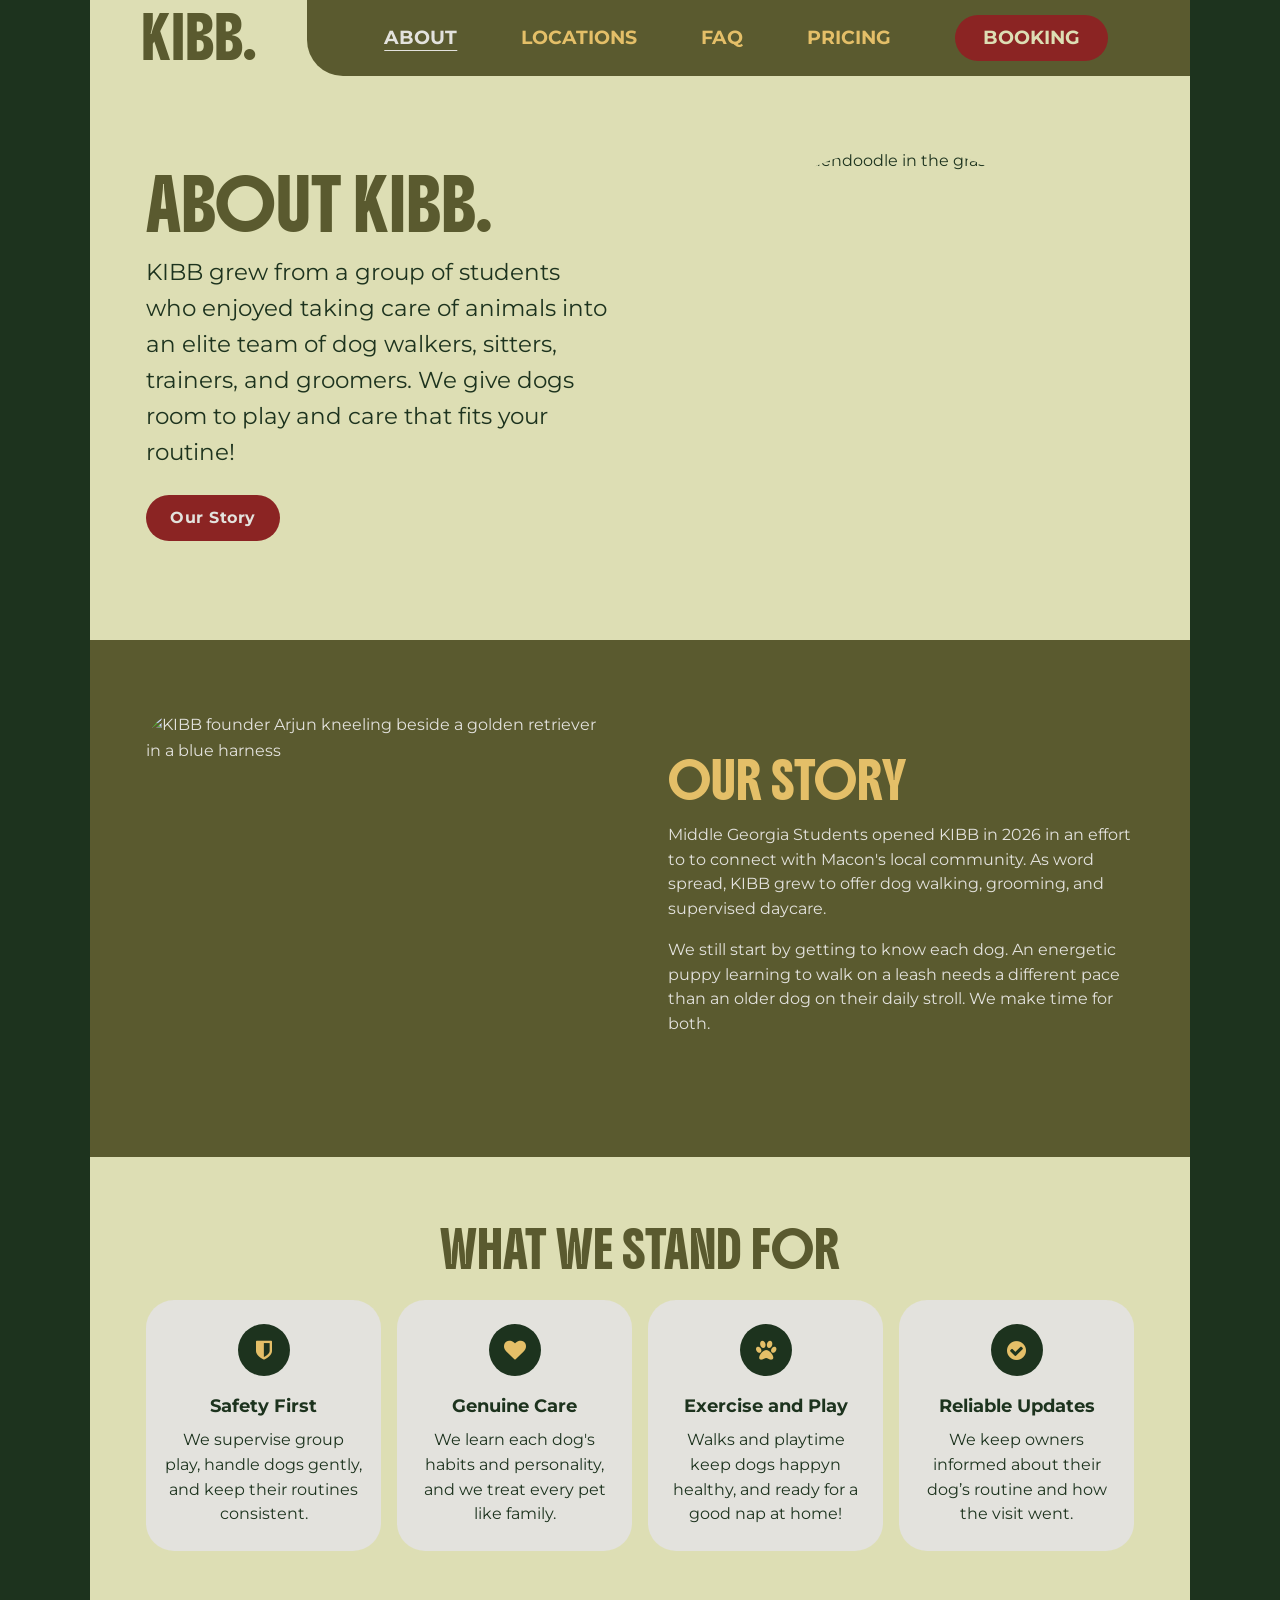
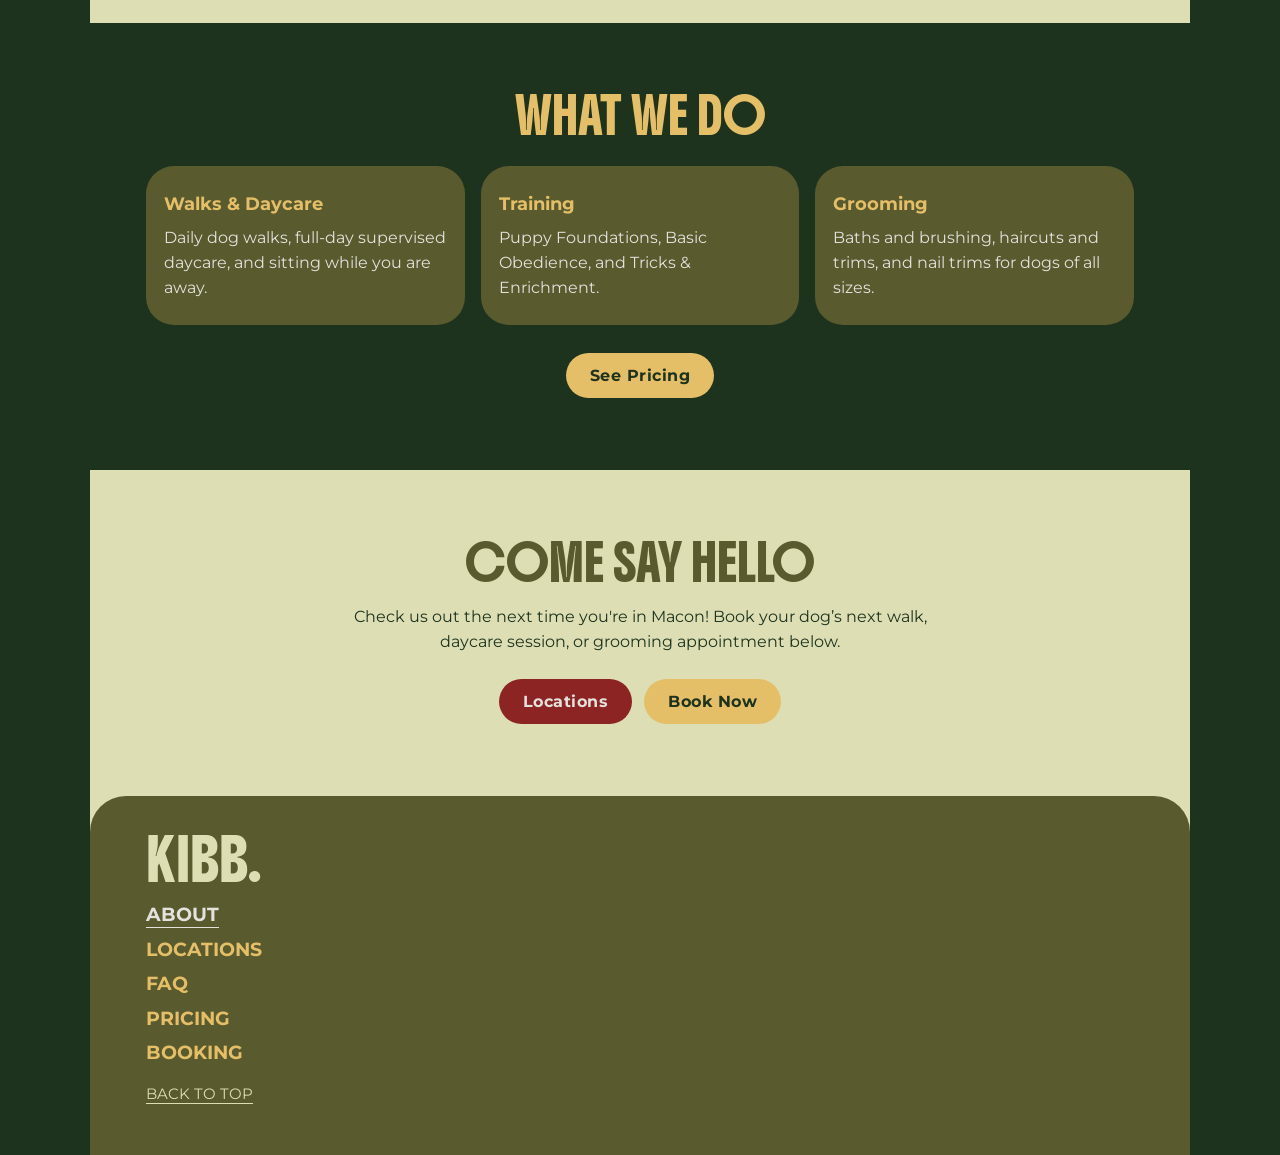
==== ABOUT.html @ f6289ec6 "Add files via upload" ====
<!doctype html>

<html lang="en">

	<head>

		<meta charset="utf-8">
		<meta name="viewport" content="width=device-width, initial-scale=1">
		<meta name="description" content="Learn about KIBB, a Macon, GA team offering dog walking, daycare, training and grooming. Meet our story, our values and the care behind every visit.">
		<title>About | KIBB Dog Walking, Daycare &amp; Grooming</title>
		<link rel="stylesheet" href="https://cdnjs.cloudflare.com/ajax/libs/font-awesome/4.7.0/css/font-awesome.min.css">
		<link rel="preconnect" href="https://fonts.googleapis.com">
		<link rel="preconnect" href="https://fonts.gstatic.com" crossorigin>
		<link href="https://fonts.googleapis.com/css2?family=Boldonse&amp;display=swap" rel="stylesheet">
		<link href="https://fonts.googleapis.com/css2?family=Montserrat:ital,wght@0,100..900;1,100..900&amp;display=swap" rel="stylesheet">
		<link href="https://cdn.jsdelivr.net/npm/bootstrap@5.3.8/dist/css/bootstrap.min.css" rel="stylesheet">
		<link href="style.css" rel="stylesheet">
		<link href="styleA.css" rel="stylesheet">
		<script src="https://cdn.jsdelivr.net/npm/bootstrap@5.3.8/dist/js/bootstrap.bundle.min.js" defer></script>
		<script src="script.js" defer></script>
	</head>

	<body class="kibb-about">
	<a class="about-skip" href="#about-main">Skip to content</a>

	<header class="site-header" id="top">
		<a class="logo" href="index.html">KIBB.</a>
		<nav aria-label="Main">
			<ul id="main-menu">
				<li><a href="ABOUT.htm" aria-current="page">ABOUT</a></li>
				<li><a href="Locations.html">LOCATIONS</a></li>
				<li><a href="FAQ.htm">FAQ</a></li>
				<li><a href="pricing.html">PRICING</a></li>
				<li><a class="nav-button" href="BOOKING.htm">BOOKING</a></li>
			</ul>
		</nav><!-- end nav -->
	</header><!-- end site-header -->

	<main id="about-main" tabindex="-1">

		<section class="about-intro" aria-labelledby="about-heading">
			<div>
				<h1 id="about-heading">ABOUT KIBB.</h1>
				<p>KIBB grew from a group of students who enjoyed taking care of animals into an elite team of dog walkers, sitters, trainers, and groomers. We give dogs room to play and care that fits your routine!</p>
				<a class="button" href="#story-heading">Our Story</a>
			</div>
			<img class="about-hero-photo" src="img/daniel-j-schwarz-XAfyShV-bAo-unsplash.jpg" width="1920" height="2880" alt="A smiling goldendoodle in the grass with a blue toy ball">
		</section>

		<section class="about-story" aria-labelledby="story-heading">
			<img class="story-photo" src="img/delphine-beausoleil-byFmFcBqPNY-unsplash.jpg" width="1920" height="2880" loading="lazy" alt="KIBB founder Arjun kneeling beside a golden retriever in a blue harness">
			<div class="story-text">
				<h2 id="story-heading" tabindex="-1">OUR STORY</h2>
				<p>Middle Georgia Students opened KIBB in 2026 in an effort to  to connect with Macon's local community. As word spread, KIBB grew to offer dog walking, grooming, and supervised daycare.</p>
				<p>We still start by getting to know each dog. An energetic puppy learning to walk on a leash needs a different pace than an older dog on their daily stroll. We make time for both.</p>
			</div>
		</section>

		<section class="about-values" aria-labelledby="values-heading">
			<h2 id="values-heading">WHAT WE STAND FOR</h2>
			<ul class="value-list" role="list">
				<li>
					<span class="value-icon"><i class="fa fa-shield" aria-hidden="true"></i></span>
					<h3>Safety First</h3>
					<p>We supervise group play, handle dogs gently, and keep their routines consistent.</p>
				</li>
				<li>
					<span class="value-icon"><i class="fa fa-heart" aria-hidden="true"></i></span>
					<h3>Genuine Care</h3>
					<p>We learn each dog's habits and personality, and we treat every pet like family.</p>
				</li>
				<li>
					<span class="value-icon"><i class="fa fa-paw" aria-hidden="true"></i></span>
					<h3>Exercise and Play</h3>
					<p>Walks and playtime keep dogs happyn healthy, and ready for a good nap at home!</p>
				</li>
				<li>
					<span class="value-icon"><i class="fa fa-check-circle" aria-hidden="true"></i></span>
					<h3>Reliable Updates</h3>
					<p>We keep owners informed about their dog’s routine and how the visit went.</p>
				</li>
			</ul><!-- end value-list -->
		</section><!-- end about-values -->

		<section class="about-services" aria-labelledby="services-heading">
			<h2 id="services-heading">WHAT WE DO</h2>
			<ul class="service-list" role="list">
				<li>
					<h3>Walks &amp; Daycare</h3>
					<p>Daily dog walks, full-day supervised daycare, and sitting while you are away.</p>
				</li>
				<li>
					<h3>Training</h3>
					<p>Puppy Foundations, Basic Obedience, and Tricks &amp; Enrichment.</p>
				</li>
				<li>
					<h3>Grooming</h3>
					<p>Baths and brushing, haircuts and trims, and nail trims for dogs of all sizes.</p>
				</li>
			</ul><!-- end service-list -->
			<div class="service-action">
				<a class="button" href="pricing.html">See Pricing</a>
			</div><!-- end service-action -->
		</section><!-- end about-services -->

		<section class="about-cta" aria-labelledby="cta-heading">
			<div class="cta-text">
				<h2 id="cta-heading">COME SAY HELLO</h2>
				<p>Check us out the next time you're in Macon! Book your dog’s next walk, daycare session, or grooming appointment below.</p>
				<div class="cta-buttons">
					<a class="button" href="Locations.html">Locations</a>
					<a class="button button-light" href="BOOKING.htm">Book Now</a>
				</div><!-- end cta-buttons -->
			</div><!-- end cta-text -->
		</section><!-- end about-cta -->

	</main><!-- end main -->

	<footer class="site-footer">
		<div class="footer-left">
			<a class="logo footer-logo" href="index.html">KIBB.</a>
			<nav aria-label="Footer">
				<ul>
					<li><a href="ABOUT.htm" aria-current="page">ABOUT</a></li>
					<li><a href="Locations.html">LOCATIONS</a></li>
					<li><a href="FAQ.htm">FAQ</a></li>
					<li><a href="pricing.html">PRICING</a></li>
					<li><a class="nav-button" href="BOOKING.htm">BOOKING</a></li>
					<li><a class="top-link" href="#top">BACK TO TOP</a></li>
				</ul>
			</nav><!-- end footer nav -->
		</div><!-- end footer-left -->
	</footer><!-- end site-footer -->

</body>
</html>
---- style.css ----
/*
dark green: #1D331E
green: #5A5A2F
light green: #DDDEB4
off white: #E3E2DD
red: #8B2423
yellow: #E4BF68
*/

:root {
    --gutter: 56px;
    --page-width: 1100px;
}

html {
    background-color: #1D331E;
}

* {
    box-sizing: border-box;
}

body {
    max-width: var(--page-width);
    margin: 0 auto;
    background-color: #DDDEB4;
    color: #1D331E;
    font-family: 'Montserrat', sans-serif;
    line-height: 1.6;
}

img {
    max-width: 100%;
}

a {
    text-decoration: none;
}

a:focus-visible {
    outline: 3px solid #1D331E;
    outline-offset: 3px;
}

ul {
    list-style-type: none;
    margin: 0;
    padding: 0;
}

h1, h2, h3 {
    margin: 0;
    line-height: inherit;
    color: inherit;
}

.visually-hidden {
    position: absolute;
    width: 1px;
    height: 1px;
    margin: -1px;
    padding: 0;
    overflow: hidden;
    clip: rect(0, 0, 0, 0);
    white-space: nowrap;
    border: 0;
}

.site-header {
    display: flex;
    align-items: stretch;
    background-color: #DDDEB4;
}

.logo {
    display: flex;
    align-items: center;
    padding: 18px clamp(20px, 4vw, 56px);
    font-family: "Boldonse", "Arial Black", sans-serif;
    font-size: clamp(26px, 3.4vw, 40px);
    line-height: 1;
    color: #5A5A2F;
}

.logo:hover {
    color: #5A5A2F;
}

.site-header nav {
    flex: 1;
    display: flex;
    align-items: center;
    padding: 0 var(--gutter) 0 clamp(20px, 4vw, 56px);
    border-radius: 0 0 0 36px;
    background-color: #5A5A2F;
}

.site-header nav ul {
    width: 100%;
    display: flex;
    justify-content: center;
    align-items: center;
    gap: 10px clamp(32px, 5vw, 64px);
}

.site-header nav a,
.footer-left nav a {
    color: #E4BF68;
    font-size: 19px;
    font-weight: 700;
}

.site-header nav a:hover,
.footer-left nav a:hover {
    color: #E3E2DD;
}

.site-header nav a.nav-button {
    display: inline-block;
    padding: 8px 28px;
    border-radius: 999px;
    background-color: #8B2423;
    color: #DDDEB4;
}

.site-header nav a.nav-button:hover,
.site-header nav a.nav-button:focus-visible,
.site-header nav a.nav-button[aria-current="page"] {
    color: #DDDEB4;
}

.site-header nav a.nav-button:hover,
.site-header nav a.nav-button:focus-visible {
    background-color: #8B2423;
    transform: scale(1.1);
}

@media (prefers-reduced-motion: no-preference) {
    .site-header nav a.nav-button {
        transition: transform 0.3s ease;
    }
}

.site-header nav a.nav-button[aria-current="page"] {
    text-decoration: none;
}

.footer-left nav a.top-link {
    display: inline-block;
    margin-top: 10px;
    color: #DDDEB4;
    font-size: 15px;
    font-weight: 400;
    text-decoration: underline;
    text-underline-offset: 4px;
}

.footer-left nav a.top-link:hover {
    color: #E3E2DD;
}

.site-header nav a[aria-current="page"],
.footer-left nav a[aria-current="page"] {
    color: #E3E2DD;
    text-decoration: underline;
    text-underline-offset: 6px;
}

.site-header nav a:focus-visible,
.info-bar a:focus-visible,
.site-footer a:focus-visible {
    outline-color: #E4BF68;
}

.hero {
    display: grid;
    grid-template-columns: 1fr 1fr;
    align-items: center;
    gap: 40px;
    padding: clamp(40px, 6vw, 80px) var(--gutter);
}

.hero-text p {
    margin: 0 0 30px;
    font-size: clamp(18px, 2vw, 24px);
    font-weight: 400;
    line-height: 1.4;
}

.hero-image-wrap {
    position: relative;
    justify-self: center;
    width: min(100%, 420px);
}

.hero-image {
    display: block;
    width: 100%;
    height: auto;
    aspect-ratio: 1 / 1;
    object-fit: cover;
    object-position: 55% 40%;
    border-radius: 50%;
}

.hero-heart {
    position: absolute;
    top: 6%;
    left: 6%;
    color: #8B2423;
    font-size: clamp(48px, 14vw, 64px);
    line-height: 1;
    filter: drop-shadow(0 2px 4px rgba(29, 51, 30, 0.35));
    transform: rotate(-12deg);
}

.hero-heart-small {
    top: auto;
    left: auto;
    bottom: 8%;
    right: 8%;
    font-size: clamp(26px, 7vw, 34px);
    transform: rotate(12deg);
}

.hero-socials h2 {
    margin-bottom: 14px;
    color: #5A5A2F;
    font-size: 22px;
    font-weight: 600;
    letter-spacing: 1px;
}

.hero-socials .social-tiles a {
    background-color: #1D331E;
    color: #E4BF68;
}

.hero-socials .social-tiles a:hover {
    background-color: #5A5A2F;
}

.hero-socials .social-tiles a:focus-visible {
    outline-color: #1D331E;
}

.button {
    display: inline-block;
    padding: 14px 52px;
    border-radius: 999px;
    background-color: #8B2423;
    color: #DDDEB4;
    font-weight: 700;
    letter-spacing: 0.5px;
}

.button:hover,
.button:focus-visible {
    background-color: #1D331E;
    color: #DDDEB4;
    transform: scale(1.1);
}

@media (prefers-reduced-motion: no-preference) {
    .button {
        transition: transform 0.3s ease, background-color 0.3s ease;
    }
}

.info-bar {
    display: grid;
    grid-template-columns: 1fr 300px;
    align-items: stretch;
    gap: 24px;
    padding: 0 24px 0 0;
    background-color: #5A5A2F;
    text-align: center;
}

.info-bar h2,
.site-footer h2 {
    margin-bottom: 14px;
    color: #E4BF68;
    font-size: 22px;
    font-weight: 600;
    letter-spacing: 1px;
}

.info-map-link {
    display: block;
    height: 100%;
    overflow: hidden;
    border-radius: 0 36px 36px 0;
}

.info-map {
    display: block;
    width: 100%;
    height: 100%;
    min-height: 380px;
    object-fit: cover;
    object-position: 60% 45%;
}

.info-map-link:hover .info-map,
.info-map-link:focus-visible .info-map {
    transform: scale(1.05);
}

@media (prefers-reduced-motion: no-preference) {
    .info-map {
        transition: transform 0.4s ease;
    }
}

.info-location {
    align-self: center;
    padding: 20px 0;
}

.info-hours,
.info-phone {
    margin: 0 0 14px;
    color: #DDDEB4;
    font-size: 17px;
    line-height: 1.5;
}

.info-hours strong,
.info-phone strong {
    color: #E4BF68;
    font-weight: 600;
    letter-spacing: 1px;
}

.info-logo {
    display: block;
    margin-bottom: 6px;
    color: #DDDEB4;
    font-family: "Boldonse", "Arial Black", sans-serif;
    font-size: 32px;
    font-weight: 400;
    letter-spacing: 0;
    line-height: 1.2;
}

.info-phone a {
    color: #E4BF68;
    font-weight: 700;
}

.info-phone a:hover {
    color: #E3E2DD;
}

.info-location .button {
    padding: 10px 32px;
    background-color: #E4BF68;
    color: #1D331E;
}

.info-location .button:hover,
.info-location .button:focus-visible {
    background-color: #E3E2DD;
    color: #1D331E;
}

.info-bar address {
    margin: 0 0 16px;
    color: #DDDEB4;
    font-size: 18px;
    font-style: normal;
    line-height: 1.5;
}

.social-tiles {
    display: flex;
    gap: 18px;
}

.social-tiles a {
    width: 56px;
    height: 56px;
    display: flex;
    align-items: center;
    justify-content: center;
    border-radius: 50%;
    background-color: #E4BF68;
    color: #1D331E;
    font-size: 28px;
}

.social-tiles a:hover {
    background-color: #E3E2DD;
}

.offer {
    padding: 40px var(--gutter) 56px;
}

.offer h2,
.reviews h2 {
    color: #5A5A2F;
    font-family: "Boldonse", "Arial Black", sans-serif;
    font-size: clamp(26px, 3.4vw, 40px);
    font-weight: 400;
    line-height: 1.1;
}

.offer h2 {
    margin-bottom: 84px;
    text-align: center;
}

.cards {
    display: grid;
    grid-template-columns: 1fr 1.5fr 1fr;
    align-items: stretch;
    gap: 24px;
}

.cards .card:nth-child(2) {
    align-self: center;
    margin: -24px 0;
}

@media screen and (max-width: 900px) {
    .cards {
        grid-template-columns: minmax(0, 90%);
        justify-content: center;
    }

    .cards .card:nth-child(2) {
        margin: 0;
    }

    .offer h2 {
        margin-bottom: 40px;
    }
}

.card {
    position: relative;
    display: flex;
    flex-direction: column;
    border: none;
    color: inherit;
    overflow: hidden;
    border-radius: 36px;
    background-color: #E3E2DD;
}

.card:hover,
.card:focus-visible {
    position: relative;
    z-index: 1;
    color: inherit;
    transform: scale(1.04);
    box-shadow: 0 12px 28px rgba(29, 51, 30, 0.3);
}

.card:hover .button,
.card:focus-visible .button {
    background-color: #8B2423;
    color: #DDDEB4;
    transform: scale(1.1);
}

@media (prefers-reduced-motion: no-preference) {
    .card {
        transition: transform 0.3s ease, box-shadow 0.3s ease;
    }
}

.card img {
    display: block;
    width: 100%;
    height: auto;
    aspect-ratio: 3 / 2;
    object-fit: cover;
    object-position: center 25%;
    border-radius: 36px 36px 0 0;
}

.card-text {
    flex: 1;
    display: flex;
    flex-direction: column;
    align-items: flex-start;
    padding: 18px 24px 26px;
}

.card-text .button {
    margin-top: auto;
    align-self: center;
    padding: 10px 32px;
}

.card-text ul {
    margin: 0 0 22px;
}

.card-text li {
    position: relative;
    margin-bottom: 8px;
    padding-left: 24px;
    font-size: 16px;
    line-height: 1.5;
}

.card-text li::before {
    content: "\f1b0";
    position: absolute;
    left: 0;
    color: #8B2423;
    font-family: FontAwesome;
    font-size: 14px;
}

.card-text h3 {
    margin-bottom: 6px;
    font-size: 20px;
    font-weight: 700;
}

.card-text p {
    margin: 0 0 20px;
    font-size: 17px;
}

.reviews {
    padding: 40px var(--gutter) 70px;
}

.reviews h2 {
    margin-bottom: 40px;
    text-align: center;
}

.review-carousel {
    max-width: 700px;
    margin: 0 auto;
}

.review-controls {
    display: flex;
    align-items: center;
    justify-content: center;
    gap: 20px;
    margin-top: 24px;
}

.review-carousel .carousel-control-prev,
.review-carousel .carousel-control-next {
    position: static;
    flex-shrink: 0;
    width: 48px;
    height: 48px;
    border: none;
    border-radius: 50%;
    background-color: #5A5A2F;
    opacity: 1;
}

.review-carousel .carousel-control-prev:hover,
.review-carousel .carousel-control-next:hover,
.review-carousel .carousel-control-prev:focus-visible,
.review-carousel .carousel-control-next:focus-visible {
    background-color: #1D331E;
}

.review-carousel .carousel-control-prev-icon,
.review-carousel .carousel-control-next-icon {
    width: 1.2rem;
    height: 1.2rem;
}

.review-carousel .carousel-indicators {
    position: static;
    margin: 0;
}

.review-carousel .carousel-indicators [data-bs-target] {
    background-color: #5A5A2F;
}

.review {
    margin: 0;
    padding: 28px 28px 24px;
    border-radius: 36px;
    background-color: #E3E2DD;
}

.review .stars {
    margin: 0 0 12px;
    color: #8B2423;
    font-size: 24px;
    letter-spacing: 3px;
}

.review blockquote {
    margin: 0 0 16px;
}

.review blockquote p {
    margin: 0;
    font-size: 19px;
}

.review figcaption {
    display: flex;
    align-items: center;
    gap: 14px;
    font-weight: 700;
}

.review figcaption img {
    width: 64px;
    height: 64px;
    flex-shrink: 0;
    object-fit: cover;
    border-radius: 50%;
}

.founder {
    display: grid;
    grid-template-columns: minmax(0, 420px) 1fr;
    align-items: center;
    justify-content: center;
    gap: clamp(32px, 6vw, 80px);
    padding: 20px var(--gutter) 80px;
}

.founder-image {
    display: block;
    width: 100%;
    height: auto;
    aspect-ratio: 4 / 5;
    object-fit: cover;
    object-position: 50% 45%;
    border-radius: 36px;
}

.founder h2 {
    margin-bottom: 24px;
    color: #5A5A2F;
    font-family: "Boldonse", "Arial Black", sans-serif;
    font-size: clamp(26px, 3.4vw, 40px);
    font-weight: 400;
    line-height: 1.1;
}

.founder p {
    margin: 0;
    max-width: 560px;
    font-size: clamp(18px, 2vw, 24px);
    line-height: 1.5;
}

.site-footer {
    display: grid;
    grid-template-columns: auto 1fr;
    gap: 40px;
    padding: 44px var(--gutter);
    border-radius: 36px 36px 0 0;
    background-color: #5A5A2F;
}

.footer-logo {
    padding: 0 0 20px;
    color: #DDDEB4;
}

.footer-logo:hover {
    color: #DDDEB4;
}

.footer-left nav li {
    margin-bottom: 4px;
}

.footer-right {
    display: flex;
    flex-direction: column;
    align-items: flex-end;
    justify-content: space-between;
    gap: 24px;
}

.footer-right .social-tiles {
    display: grid;
    grid-template-columns: repeat(2, 56px);
    gap: 14px;
    margin-top: calc(clamp(26px, 3.4vw, 40px) + 20px);
}

.footer-right p {
    max-width: 560px;
    margin: 0;
    color: #DDDEB4;
    font-size: 19px;
    text-align: right;
}

@media (prefers-reduced-motion: no-preference) {
    html {
        scroll-behavior: smooth;
    }
}

@media screen and (max-width: 800px) {
    :root {
        --gutter: 20px;
    }

    .site-header .logo {
        padding: 14px 20px;
    }

    .site-header nav {
        padding: 10px 20px 10px 12px;
    }

    .site-header nav ul {
        flex-wrap: wrap;
        gap: 10px 28px;
    }

    .site-header nav a,
    .footer-left nav a {
        font-size: 16px;
    }

    .site-header nav a.nav-button {
        padding: 6px 20px;
    }

    .hero,
    .info-bar,
    .founder,
    .site-footer {
        grid-template-columns: 1fr;
    }

    .cards {
        grid-template-columns: minmax(0, 90%);
    }

    .info-bar {
        gap: 0;
        padding: 0 0 8px;
    }

    .info-map-link {
        border-radius: 0 0 36px 36px;
    }

    .info-map-link {
        height: auto;
    }

    .info-map {
        height: 340px;
        min-height: 0;
        object-position: 60% 40%;
    }

    .info-location {
        display: grid;
        grid-template-columns: 1fr 1fr;
        gap: 0 20px;
        align-items: start;
        padding: 32px var(--gutter);
        text-align: center;
    }

    .info-address h2 {
        margin: 0 0 16px;
        font-size: 22px;
        font-weight: 600;
        letter-spacing: 1px;
        line-height: 1.5;
    }

    .info-logo {
        font-size: clamp(24px, 5.2vw, 36px);
    }

    .info-bar address {
        margin: 0;
        font-size: 18px;
    }

    .info-hours,
    .info-phone {
        margin: 0 0 22px;
    }

    .info-phone {
        margin-bottom: 0;
    }

    .info-phone a {
        font-size: 17px;
        font-weight: 700;
        letter-spacing: 0;
    }

    .info-location .button {
        grid-column: 1 / -1;
        justify-self: center;
        margin-top: 28px;
    }

    .hero-image-wrap {
        order: -1;
        width: min(100%, 340px);
    }

    .founder {
        gap: 28px;
        padding-bottom: 56px;
    }

    .hero-text p {
        text-align: center;
    }

    .founder-text {
        display: contents;
    }

    .founder h2 {
        order: -1;
        margin-bottom: 0;
        text-align: center;
    }

    .founder p {
        justify-self: center;
        text-align: center;
    }

    .founder-image {
        justify-self: center;
        max-width: 340px;
    }

    .site-footer {
        grid-template-columns: 1fr auto;
        gap: 24px 20px;
    }

    .footer-right {
        display: contents;
    }

    .footer-right .social-tiles {
        align-self: start;
        justify-self: end;
    }

    .footer-right p {
        grid-column: 1 / -1;
        text-align: left;
    }
}
---- styleA.css ----
/* About page styles. Load after the shared style.css. */
.kibb-about {
    --about-forest: #1d331e;
    --about-olive: #5a5a2f;
    --about-cream: #dddeb4;
    --about-paper: #e3e2dd;
    --about-red: #8b2423;
    --about-gold: #e4bf68;
    --about-gutter: clamp(20px, 5vw, 56px);
}

.kibb-about .about-skip {
    position: absolute;
    z-index: 10;
    top: 8px;
    left: 8px;
    padding: 12px 16px;
    transform: translateY(-150%);
    background: var(--about-forest);
    color: var(--about-paper);
}

.kibb-about .about-skip:focus {
    transform: none;
}

.kibb-about [aria-current="page"] {
    text-decoration: underline;
    text-underline-offset: 0.28em;
}

.kibb-about main {
    background-color: var(--about-cream);
    color: var(--about-forest);
}

.kibb-about main :is(h1, h2) {
    margin: 0 0 20px;
    color: var(--about-olive);
    font-family: "Boldonse", "Arial Black", sans-serif;
    font-size: clamp(1.45rem, 3vw, 2.15rem);
    font-weight: 400;
    line-height: 1.25;
}

.kibb-about main p {
    margin: 0 0 16px;
    line-height: 1.55;
}

.kibb-about :is(.about-intro, .about-story, .about-values, .about-services, .about-cta) {
    padding: clamp(36px, 6vw, 72px) var(--about-gutter);
}

.kibb-about :is(.about-intro, .about-story) {
    display: grid;
    grid-template-columns: repeat(2, minmax(0, 1fr));
    align-items: center;
    gap: clamp(24px, 5vw, 56px);
}

.kibb-about main h1 {
    font-size: clamp(1.85rem, 4.4vw, 3rem);
}

.kibb-about .about-intro p {
    font-size: clamp(1.06rem, 2.15vw, 1.45rem);
    margin-bottom: 24px;
}

.kibb-about :is(.about-hero-photo, .story-photo) {
    display: block;
    width: 100%;
    height: auto;
    aspect-ratio: 1;
    object-fit: cover;
}

.kibb-about .about-hero-photo {
    max-width: 420px;
    justify-self: center;
    border-radius: 50%;
}

.kibb-about .about-story {
    background: var(--about-olive);
    color: var(--about-paper);
}

.kibb-about .about-story h2 {
    color: var(--about-gold);
    scroll-margin-top: 24px;
}

.kibb-about .story-photo {
    aspect-ratio: 5 / 4;
    object-position: center 44%;
    border-radius: 36px;
}

.kibb-about .story-text p:last-child {
    margin-bottom: 0;
}

.kibb-about :is(.about-values, .about-services, .about-cta) h2,
.kibb-about .about-cta {
    text-align: center;
}

.kibb-about :is(.value-list, .service-list) {
    display: grid;
    gap: 16px;
    margin: 28px 0 0;
    padding: 0;
    list-style: none;
}

.kibb-about .value-list {
    grid-template-columns: repeat(4, minmax(0, 1fr));
}

.kibb-about .service-list {
    grid-template-columns: repeat(3, minmax(0, 1fr));
}

.kibb-about :is(.value-list, .service-list) li {
    padding: 24px 18px;
    border-radius: 28px;
}

.kibb-about .value-list li {
    background: var(--about-paper);
    text-align: center;
}

.kibb-about .value-icon {
    display: inline-grid;
    place-items: center;
    width: 52px;
    height: 52px;
    margin-bottom: 16px;
    border-radius: 50%;
    background: var(--about-forest);
    color: var(--about-gold);
    font-size: 22px;
}

.kibb-about main h3 {
    margin: 0 0 8px;
    font-size: 1.1rem;
    font-weight: 700;
}

.kibb-about :is(.value-list, .service-list) p {
    margin: 0;
}

.kibb-about .about-services {
    background: var(--about-forest);
    color: var(--about-paper);
}

.kibb-about .about-services :is(h2, h3) {
    color: var(--about-gold);
}

.kibb-about .service-list li {
    background: var(--about-olive);
}

.kibb-about .service-action {
    margin-top: 28px;
    text-align: center;
}

.kibb-about .about-cta p {
    max-width: 54ch;
    margin: 0 auto 24px;
}

.kibb-about .cta-buttons {
    display: flex;
    flex-wrap: wrap;
    justify-content: center;
    gap: 12px;
}

.kibb-about main .button {
    display: inline-flex;
    min-height: 44px;
    align-items: center;
    justify-content: center;
    padding: 10px 24px;
    border-radius: 999px;
    background: var(--about-red);
    color: var(--about-paper);
    font-weight: 700;
    text-decoration: none;
}

.kibb-about main .button:hover {
    text-decoration: underline;
}

.kibb-about main .button:focus-visible {
    outline: 3px solid currentColor;
    outline-offset: -5px;
}

.kibb-about main :is(.about-services .button, .button-light) {
    background: var(--about-gold);
    color: var(--about-forest);
}

@media (max-width: 900px) {
    .kibb-about .value-list {
        grid-template-columns: repeat(2, minmax(0, 1fr));
    }
}

@media (max-width: 660px) {
    .kibb-about :is(.about-intro, .about-story, .service-list) {
        grid-template-columns: minmax(0, 1fr);
    }

    .kibb-about .about-hero-photo {
        max-width: 300px;
    }

    .kibb-about .story-text {
        order: -1;
    }
}

@media (max-width: 380px) {
    .kibb-about .value-list {
        grid-template-columns: minmax(0, 1fr);
    }
}
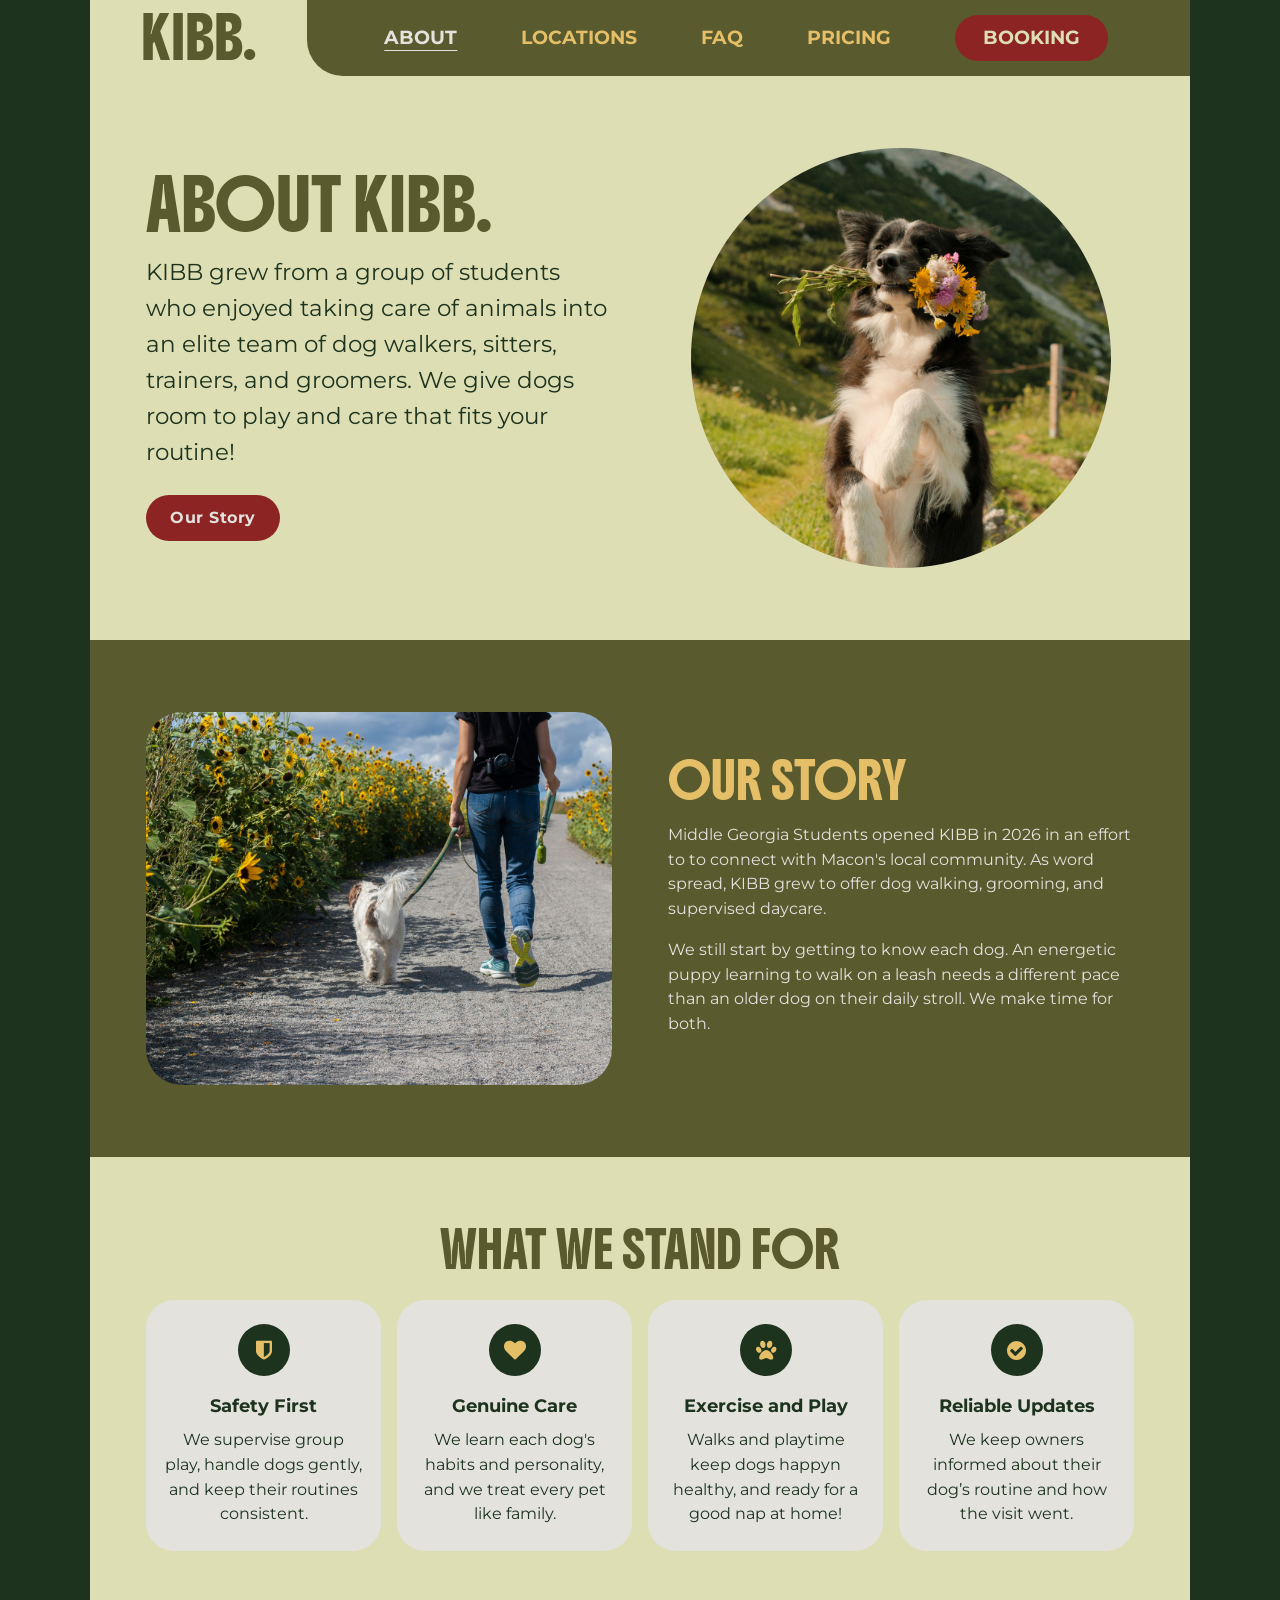
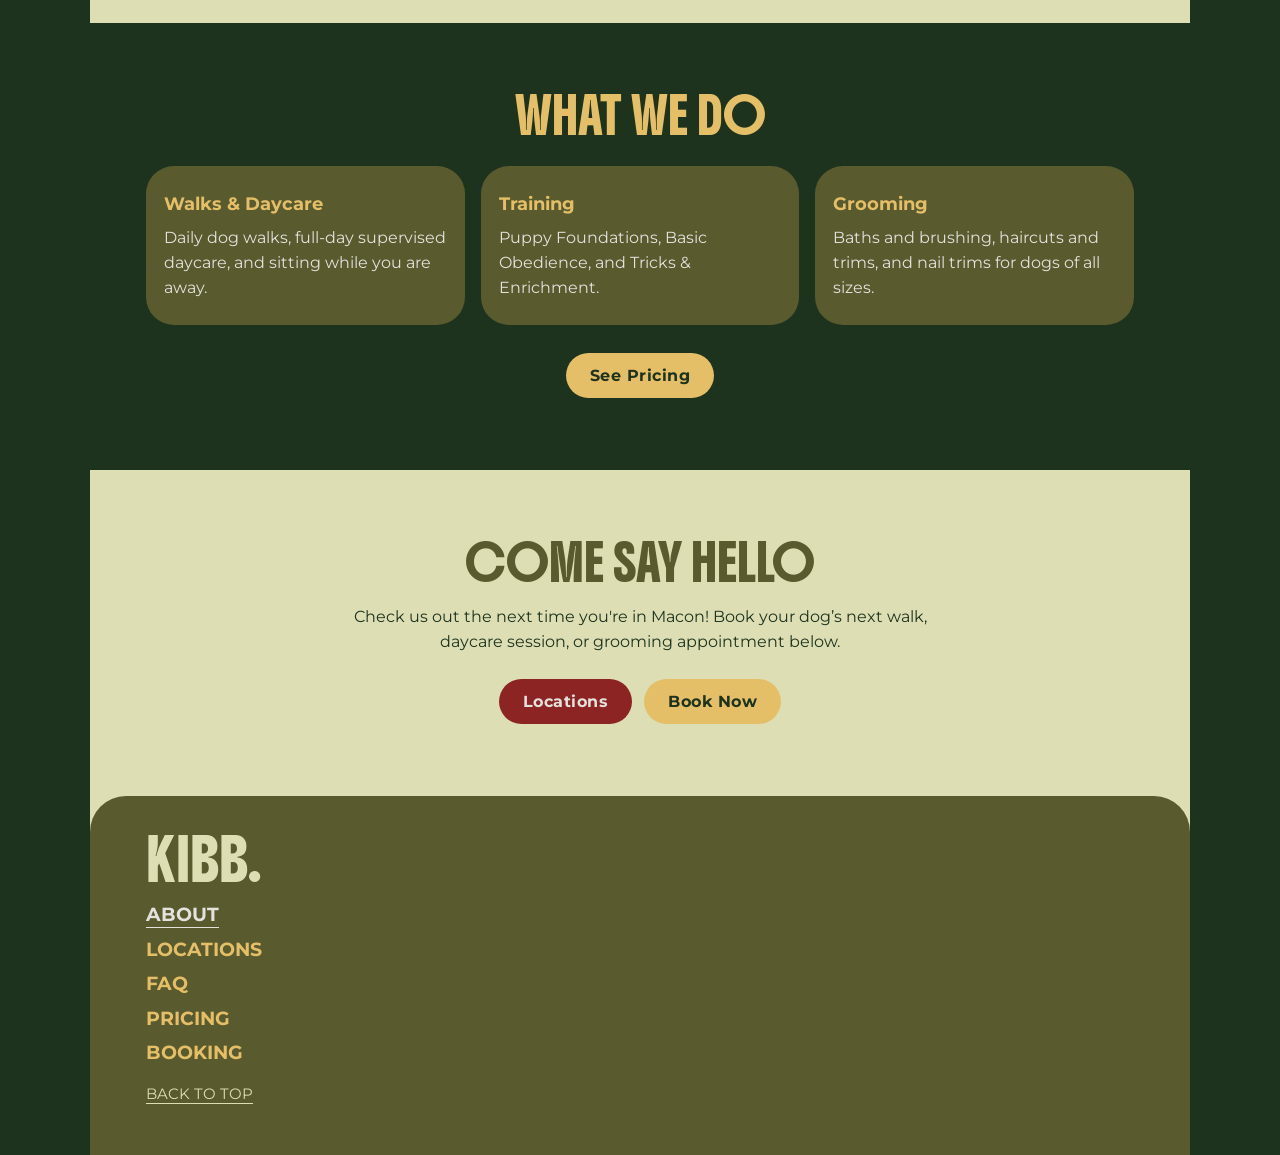
==== commit 17db031d: "Add files via upload" ====
--- a/ABOUT.html
+++ b/ABOUT.html
@@ -27,11 +27,11 @@
 		<a class="logo" href="index.html">KIBB.</a>
 		<nav aria-label="Main">
 			<ul id="main-menu">
-				<li><a href="ABOUT.htm" aria-current="page">ABOUT</a></li>
+				<li><a href="ABOUT.html" aria-current="page">ABOUT</a></li>
 				<li><a href="Locations.html">LOCATIONS</a></li>
-				<li><a href="FAQ.htm">FAQ</a></li>
+				<li><a href="faq.html">FAQ</a></li>
 				<li><a href="pricing.html">PRICING</a></li>
-				<li><a class="nav-button" href="BOOKING.htm">BOOKING</a></li>
+				<li><a class="nav-button" href="booking.html">BOOKING</a></li>
 			</ul>
 		</nav><!-- end nav -->
 	</header><!-- end site-header -->
@@ -109,7 +109,7 @@
 				<p>Check us out the next time you're in Macon! Book your dog’s next walk, daycare session, or grooming appointment below.</p>
 				<div class="cta-buttons">
 					<a class="button" href="Locations.html">Locations</a>
-					<a class="button button-light" href="BOOKING.htm">Book Now</a>
+					<a class="button button-light" href="booking.html">Book Now</a>
 				</div><!-- end cta-buttons -->
 			</div><!-- end cta-text -->
 		</section><!-- end about-cta -->
@@ -121,11 +121,11 @@
 			<a class="logo footer-logo" href="index.html">KIBB.</a>
 			<nav aria-label="Footer">
 				<ul>
-					<li><a href="ABOUT.htm" aria-current="page">ABOUT</a></li>
+					<li><a href="ABOUT.html" aria-current="page">ABOUT</a></li>
 					<li><a href="Locations.html">LOCATIONS</a></li>
-					<li><a href="FAQ.htm">FAQ</a></li>
+					<li><a href="faq.html">FAQ</a></li>
 					<li><a href="pricing.html">PRICING</a></li>
-					<li><a class="nav-button" href="BOOKING.htm">BOOKING</a></li>
+					<li><a class="nav-button" href="booking.html">BOOKING</a></li>
 					<li><a class="top-link" href="#top">BACK TO TOP</a></li>
 				</ul>
 			</nav><!-- end footer nav -->
